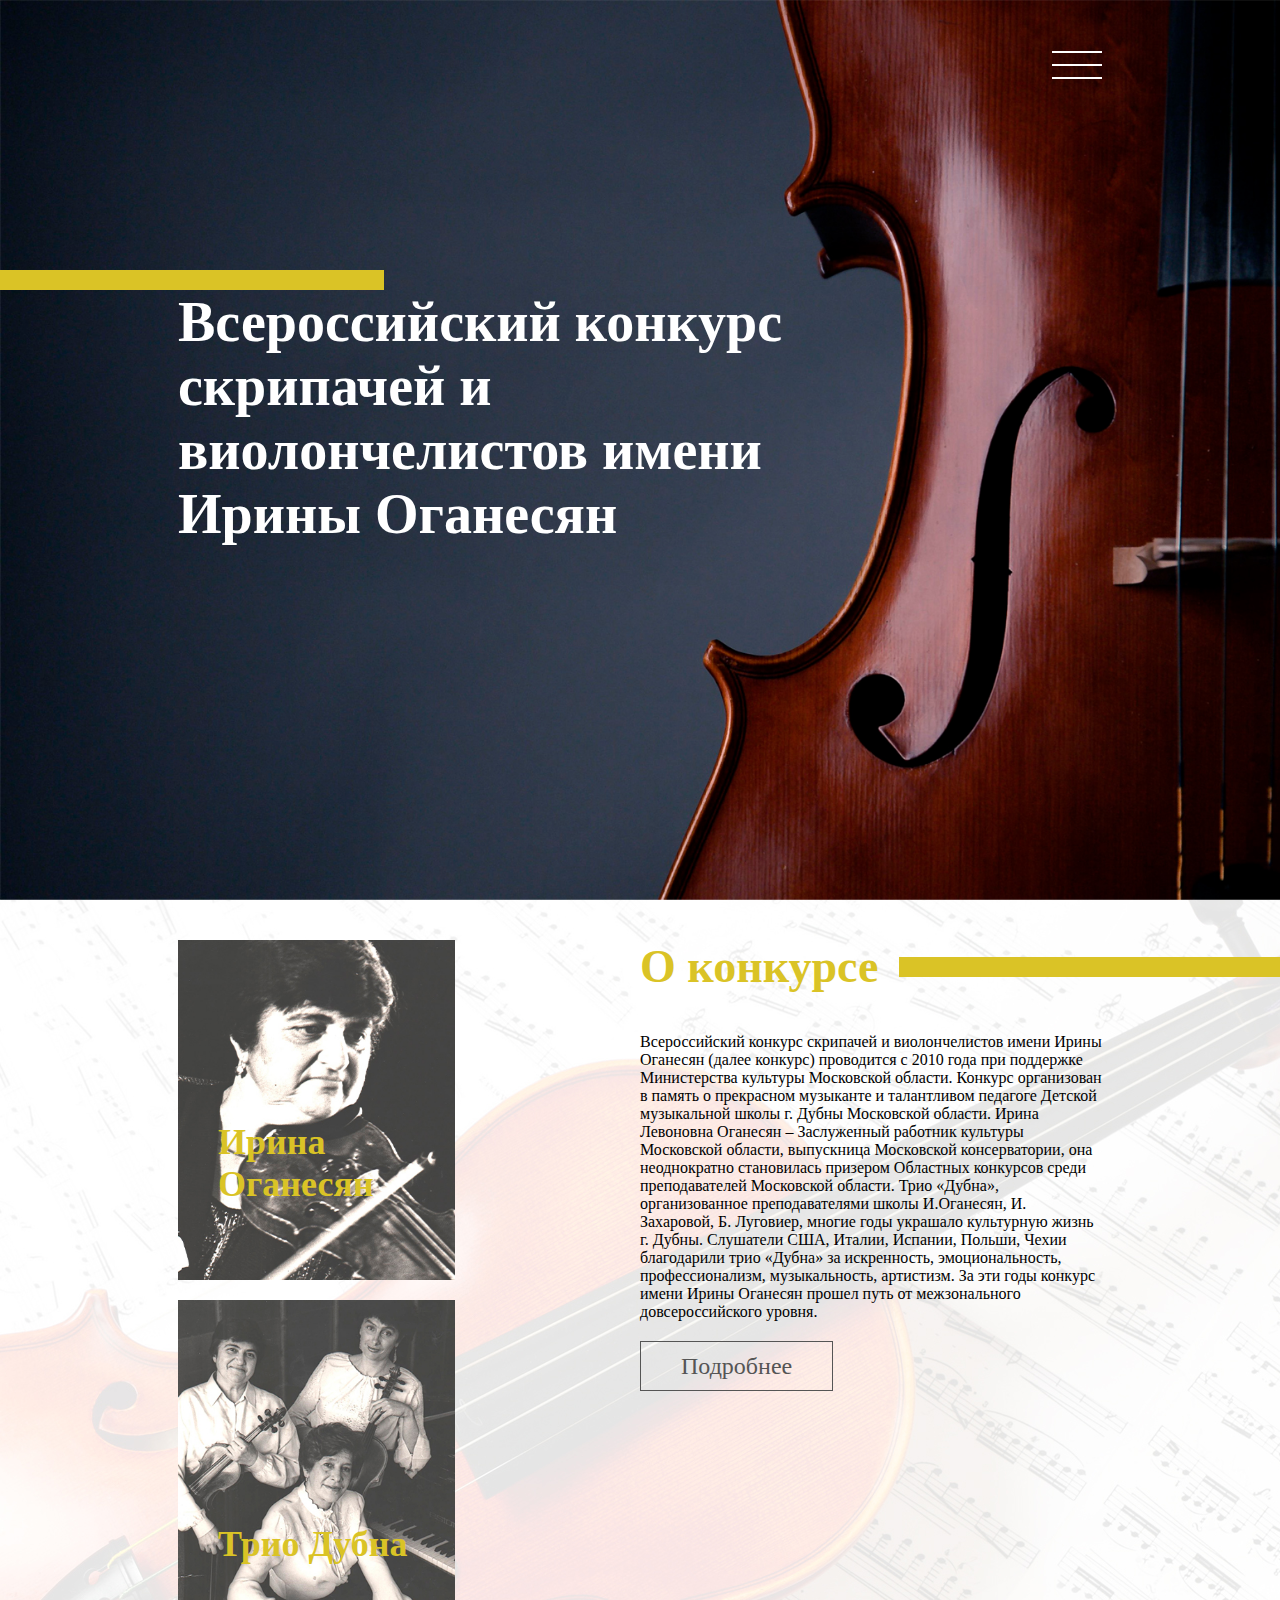
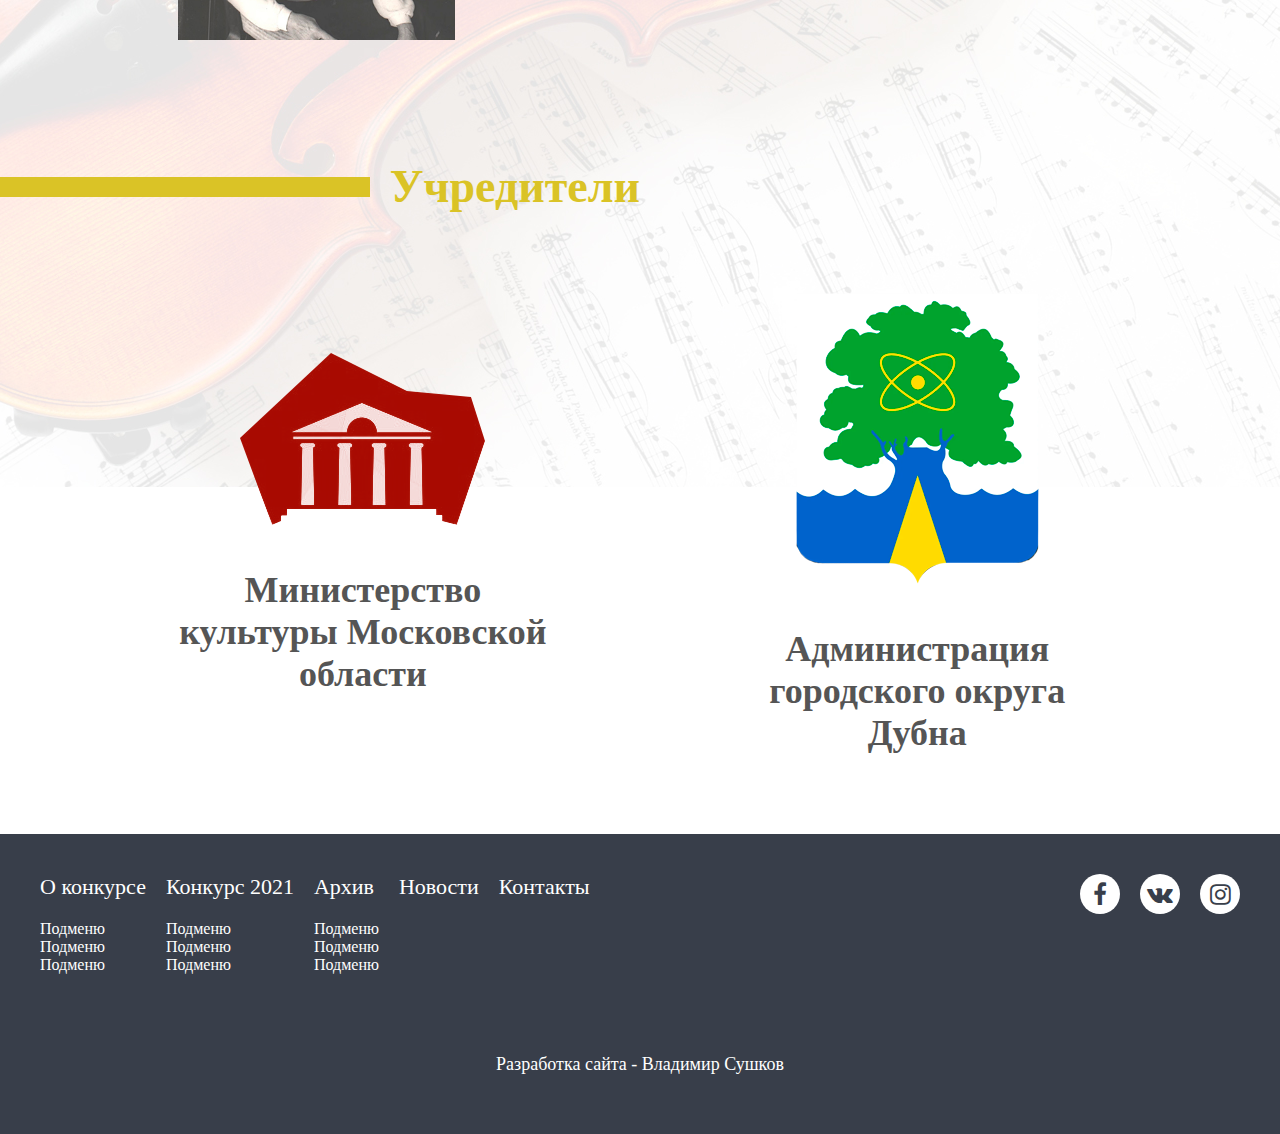
==== index.html @ 13f1bad4 "Add files via upload" ====
<!DOCTYPE html>
<html lang="en">
<head>
	<meta charset="UTF-8">
	<meta name="viewport" content="width=device-width, initial-scale=1.0">
	<link rel="stylesheet" href="https://stackpath.bootstrapcdn.com/font-awesome/4.7.0/css/font-awesome.min.css">
	<link rel="stylesheet" href="css/style.css">
	<title>конкурс оганесян</title>
</head>
<body>
	<div class="container-fluid main-screen">
		<div class="burger">
			<span></span>
			<span></span>
			<span></span>
		</div>
		<div class="menu main-screen-menu">
			<div class="bg-white"></div>
			<ul>
				<li>
					<a href="#">О конкурсе</a>
					<ul>
						<li><a href="#">Подменю</a></li>
						<li><a href="#">Подменю</a></li>
						<li><a href="#">Подменю</a></li>
					</ul>
				</li>
				<li>
					<a href="http://vsushkov.ru">Конкурс 2021</a>
					<ul>
						<li><a href="#">Подменю</a></li>
						<li><a href="#">Подменю</a></li>
						<li><a href="#">Подменю</a></li>
					</ul>
				</li>
				<li>
					<a href="#">Архив</a>
					<ul>
						<li><a href="#">Подменю</a></li>
						<li><a href="#">Подменю</a></li>
						<li><a href="#">Подменю</a></li>
					</ul>
				</li>
				<li>
					<a href="#">Новости</a>
				</li>
				<li>
					<a href="#">Контакты</a>
				</li>
			</ul>
		</div>
		<div class="main-screen-title">
			<hr>
			<h1>Всероссийский конкурс скрипачей и виолончелистов имени Ирины Оганесян</h1>
		</div>
	</div>
	<div class="container-fluid d-flex about-competition">
		<div class="about-photos">
			<a href="#" class="about-photo-item">
				<div class="image">
					<img src="img/oganesyan.jpg" alt="">
				</div>
				<div class="title">
					Ирина Оганесян
				</div>
			</a>
			<a href="#" class="about-photo-item">
				<div class="image">
					<img src="img/trio.jpg" alt="">
				</div>
				<div class="title">
					Трио Дубна
				</div>
			</a>
		</div>
		<div class="about-text">
			<div class="section-heading d-flex">
				<h2>О конкурсе</h2>
				<hr>
			</div>
			<div class="text">
				Всероссийский конкурс скрипачей и виолончелистов имени Ирины Оганесян (далее конкурс) проводится с 2010 года при поддержке Министерства культуры Московской области. Конкурс организован в память о прекрасном музыканте и талантливом педагоге Детской музыкальной школы г. Дубны Московской области. Ирина Левоновна Оганесян – Заслуженный работник культуры Московской области, выпускница Московской консерватории, она неоднократно становилась призером Областных конкурсов среди преподавателей Московской области. Трио «Дубна», организованное преподавателями школы И.Оганесян, И. Захаровой, Б. Луговиер, многие годы украшало культурную жизнь г. Дубны. Слушатели США, Италии, Испании, Польши, Чехии благодарили трио «Дубна» за искренность, эмоциональность, профессионализм, музыкальность, артистизм.
За эти годы конкурс имени Ирины Оганесян прошел путь от межзонального довсероссийского уровня.
			</div>
			<a href="#" class="button">Подробнее</a>
		</div>
	</div>
	<div class="container-fluid partners">
		<div class="section-title d-flex">
			<hr>
			<h2>Учредители</h2>
		</div>
		<div class="items d-flex">
			<div class="partners-item d-flex">
				<div class="image">
					<img src="img/minkult_mo.png" alt="">
				</div>
				<div class="title">
					Министерство
культуры
Московской области
				</div>
			</div>
			<div class="partners-item">
				<div class="image">
					<img src="img/dubna_admin.png" alt="">
				</div>
				<div class="title">
					Администрация
городского округа
Дубна
				</div>
			</div>
		</div>
	</div>
	<div class="container-fluid footer">
		<div class="d-flex">
			<div class="menu bottom-menu">
				<ul>
					<li>
						<a href="#">О конкурсе</a>
						<ul>
							<li><a href="#">Подменю</a></li>
							<li><a href="#">Подменю</a></li>
							<li><a href="#">Подменю</a></li>
						</ul>
					</li>
					<li>
						<a href="http://vsushkov.ru">Конкурс 2021</a>
						<ul>
							<li><a href="#">Подменю</a></li>
							<li><a href="#">Подменю</a></li>
							<li><a href="#">Подменю</a></li>
						</ul>
					</li>
					<li>
						<a href="#">Архив</a>
						<ul>
							<li><a href="#">Подменю</a></li>
							<li><a href="#">Подменю</a></li>
							<li><a href="#">Подменю</a></li>
						</ul>
					</li>
					<li>
						<a href="#">Новости</a>
					</li>
					<li>
						<a href="#">Контакты</a>
					</li>
				</ul>
			</div>
			<div class="social d-flex">
				<a href=""><i class="fa fa-facebook"></i></a>
				<a href=""><i class="fa fa-vk"></i></a>
				<a href=""><i class="fa fa-instagram"></i></a>
			</div>
		</div>
		<div class="author">
			Разработка сайта - <a href="http://vsushkov.ru">Владимир Сушков</a>
		</div>
		
	</div>
<script src="js/script.js"></script>	
</body>
</html>
---- css/style.css ----
*{
	margin: 0;
	padding: 0;
	box-sizing: border-box;
	text-decoration: none;
	outline: none;
	border: none;
}
:root {
  --color-yellow: #dac326;
  --padding-from-edges: 178px;
  --custom-transition: all .3s;
}

body{
	font-size: 16px;
	font-family: 'Montserrat';
	background: url('../img/body-bg.jpg') no-repeat;
	background-position: top 800px center
}
.container-fluid{
	width: 100%;
}
.d-flex{
	display: flex;
}
h2{
	color: var(--color-yellow);
	font-size: 46px;
}
.button{
	display: inline-flex;
	height: 50px;
	border: 1px solid #555555;
	color: #555555;
	align-items: center;
	justify-content: center;
	padding: 5px 40px;
	font-size: 24px;
	transition: var(--custom-transition)
}
.button:hover{
	padding: 5px 60px 5px 20px;
	background: var(--color-yellow);
	border: 1px solid var(--color-yellow);
	color: #fff;
}

.main-screen{
	height: 100vh;
	background: url("../img/main-screen_bg.jpg") no-repeat;
	background-size: cover;
	position: relative;
	overflow: hidden;
}
.main-screen .main-screen-title{
	padding-top: 30vh;
}
.main-screen .main-screen-title>hr{
	width: 30%;
	height: 20px;
	background: var(--color-yellow);
	border: none;
}
.main-screen .main-screen-title>h1{
	margin-left: var(--padding-from-edges);
	color: #fff;
	font-size: 56px;
	font-family: 'Montserrat';
	font-weight: 800;
	max-width: 50%
}
.burger{
	margin-right: var(--padding-from-edges);
	width: 50px;
	height: 50px;
	margin-top: 40px;
	float: right;
	position: relative;
	z-index: 10;
}
.burger>span{
	position: absolute;
	left: 0;
	height: 2px; width: 100%;
	background: #fff;
	transition: var(--custom-transition);
	overflow: hidden;
}
.burger>span:after{
	position: absolute;
	right: -50px;
	content: "";
	width: 50px;
	height: 2px;
	background: var(--color-yellow);
	transition: var(--custom-transition)
}
.burger:hover>span:after{
	right: 0;
}
.burger>span:nth-child(1){
	top: 11px;
}
.burger>span:nth-child(2){
	top: 24px;
}
.burger>span:nth-child(3){
	top: 37px;
}
.burger:hover>span{
	/*background: var(--color-yellow);*/
}
.burger.active>span:nth-child(1){
	top: 25px;
	transform: rotate(45deg);
}
.burger.active>span:nth-child(2){
	opacity: -0;
}
.burger.active>span:nth-child(3){
	top: 25px;
	transform: rotate(-45deg);
}
.main-screen-menu{
	/*display: none;*/
	background: url('../img/menu-bg.jpg');
	background-size: cover;
	position: absolute;
	top: 0; right: -100%;
	height: 100vh; width: 100%;
	text-align: right;
	padding-top: 20vh;
	overflow: hidden;
	transition: var(--custom-transition)
}
.main-screen-menu.active{
	right: 0;
}
.main-screen-menu>.bg-white{
	position: absolute;
	top: 0; left: 0;
	width: 100%; height: 100%;
	background: #fff;
	transition: var(--custom-transition);
	transition-delay: .3s
}
.main-screen-menu.active>.bg-white{
	width: 0;
	transition-delay: 0
}
.main-screen-menu ul{
	transition: var(--custom-transition);
}
.main-screen-menu>.back{
	width: 50px; height: 50px;
	margin-right: var(--padding-from-edges);
	font-size: 32px;
	color: #fff;
	transition: var(--custom-transition)
}
.main-screen-menu>.back:hover{
	width: 70px;
	padding-right: 20px;
	background: var(--color-yellow);
}
.main-screen-menu>ul>li{
	margin-top: 20px;
}
.main-screen-menu>ul>li>a{
	color: #fff;
	font-family: 'Montserrat';
	font-weight: 800;
	font-size: 48px;
	padding-right: var(--padding-from-edges);
	position: relative;
	overflow: hidden;
	transition: var(--custom-transition);
	
}
.main-screen-menu>ul>li>a:hover{
	margin-right: -80px;
	padding-left: 80px;
	z-index: 2;
}
.main-screen-menu>ul>li>a:after{
	content: "";
	position: absolute;
	top: 0; right: -100%;
	width: 0;
	height: 100%;
	background: var(--color-yellow);
	transition: var(--custom-transition);
	
}
.main-screen-menu>ul>li>a:hover:after{
	width: 100%;
	right: 0;
	z-index: -1;
}
.main-screen-menu li>ul{
	display: none;
}

.about-competition{
	padding: 40px 0;
}
.about-competition>.about-photos, .about-competition>.about-text{
	flex-basis: 50%;
}

.about-competition>.about-photos{
	padding-left: var(--padding-from-edges);
	overflow: hidden;
}
.about-photo-item{
	display: block;
	height: 340px;
	width: 60%;
	position: relative;
}
.about-photo-item:last-child{
	margin-top: 20px;
}
.about-photo-item>.image{
	width: 100%; height: 100%;
	position: absolute;
	top: 0; left: 0;
	background: grey;
	transition: var(--custom-transition);
	overflow: hidden;
}
.about-photo-item>.image>img{
	height: 100%;
}
.about-photo-item>.title{
	position: absolute;
	bottom: 75px;
	left: 40px;
	display: inline;
	/*width: 150%;*/
	transition: var(--custom-transition);
	font-size: 36px;
	font-weight: 800;
	color: var(--color-yellow);
}
.about-photo-item:hover>.image{
	left: 40px;
	opacity: 0.8;
}
.about-photo-item:hover>.title{
	left: 0;
}
.about-competition .section-heading{
	align-items: center;
}
.about-competition .section-heading>hr{
	height: 20px;
	background: var(--color-yellow);
	flex: 1;
	margin-left: 20px;
}
.about-competition>.about-text>.text{
	font-family: 'Roboto Slab';
	margin-top: 40px;
	padding-right: var(--padding-from-edges);
}
.about-competition>.about-text>.button{
	margin-top: 20px;
}

.partners{
	padding: 80px 0;
}
.partners>.section-title{
	width: 50%;
	justify-content: space-between;
	align-items: center;
}
.partners>.section-title>hr{
	height: 20px;
	flex: 1;
	margin-right: 20px;
	background: var(--color-yellow);
}
.partners>.items{
	justify-content: space-between;
	align-items: center;
	padding: 0 var(--padding-from-edges);
	margin-top: 80px;
}
.partners-item{
	flex-wrap: wrap;
	justify-content: center;
	flex-basis: 40%;
	cursor: pointer;
}
.partners-item>.image{
	text-align: center;
	transition: var(--custom-transition);
}
.partners-item>.title{
	margin-top: 40px;
	font-size: 36px;
	color: #555555;
	text-align: center;
	font-weight: 800;
	transition: var(--custom-transition);
}
.partners-item:hover>.image{
	filter: grayscale(.8);
}
.partners-item:hover>.title{
	opacity: 0.8;
}

.footer{
	background: #383e4a;
	height: 300px;
	padding: 40px;
}
.footer>.d-flex{
	justify-content: space-between;
}
.bottom-menu li{
	list-style: none
}
.bottom-menu li>a{
	color: #fff;
	font-size: 22px;
	font-family: 'Roboto Slab';
	transition: var(--custom-transition)
}
.bottom-menu li>a:hover{
	color: var(--color-yellow);
	text-shadow: 0 0 1px var(--color-yellow)
}
.bottom-menu>ul>li>ul a{
	font-size: 16px;
}
.bottom-menu>ul{
	display: flex;
}
.bottom-menu>ul>li{
	margin-right: 20px;
}
.bottom-menu>ul>li>ul{
	margin-top: 20px;
}
.social{
	justify-content: flex-end;
}
.social>a{
	height: 40px; width: 40px;
	border-radius: 50%;
	background: #fff;
	display: flex;
	align-items: center;
	justify-content: center;
	margin-left: 20px;
	color: #383e4a;
	font-size: 24px;
	font-weight: 800;
	transition: var(--custom-transition)
}
.social>a:hover{
	background: var(--color-yellow);
	box-shadow: 0 0 5px var(--color-yellow);
}
.author{
	text-align: center;
	color: #fff;
	margin-top: 80px;
	font-family: 'Roboto Slab';
	font-size: 18px;
}
.author>a{
	color: #fff;
	transition: var(--custom-transition);
	/*font-family: 'Roboto Slab';*/
	/*font-size: 18px;*/
}
.author>a:hover{
	text-decoration: underline;
	color: var(--color-yellow);
}
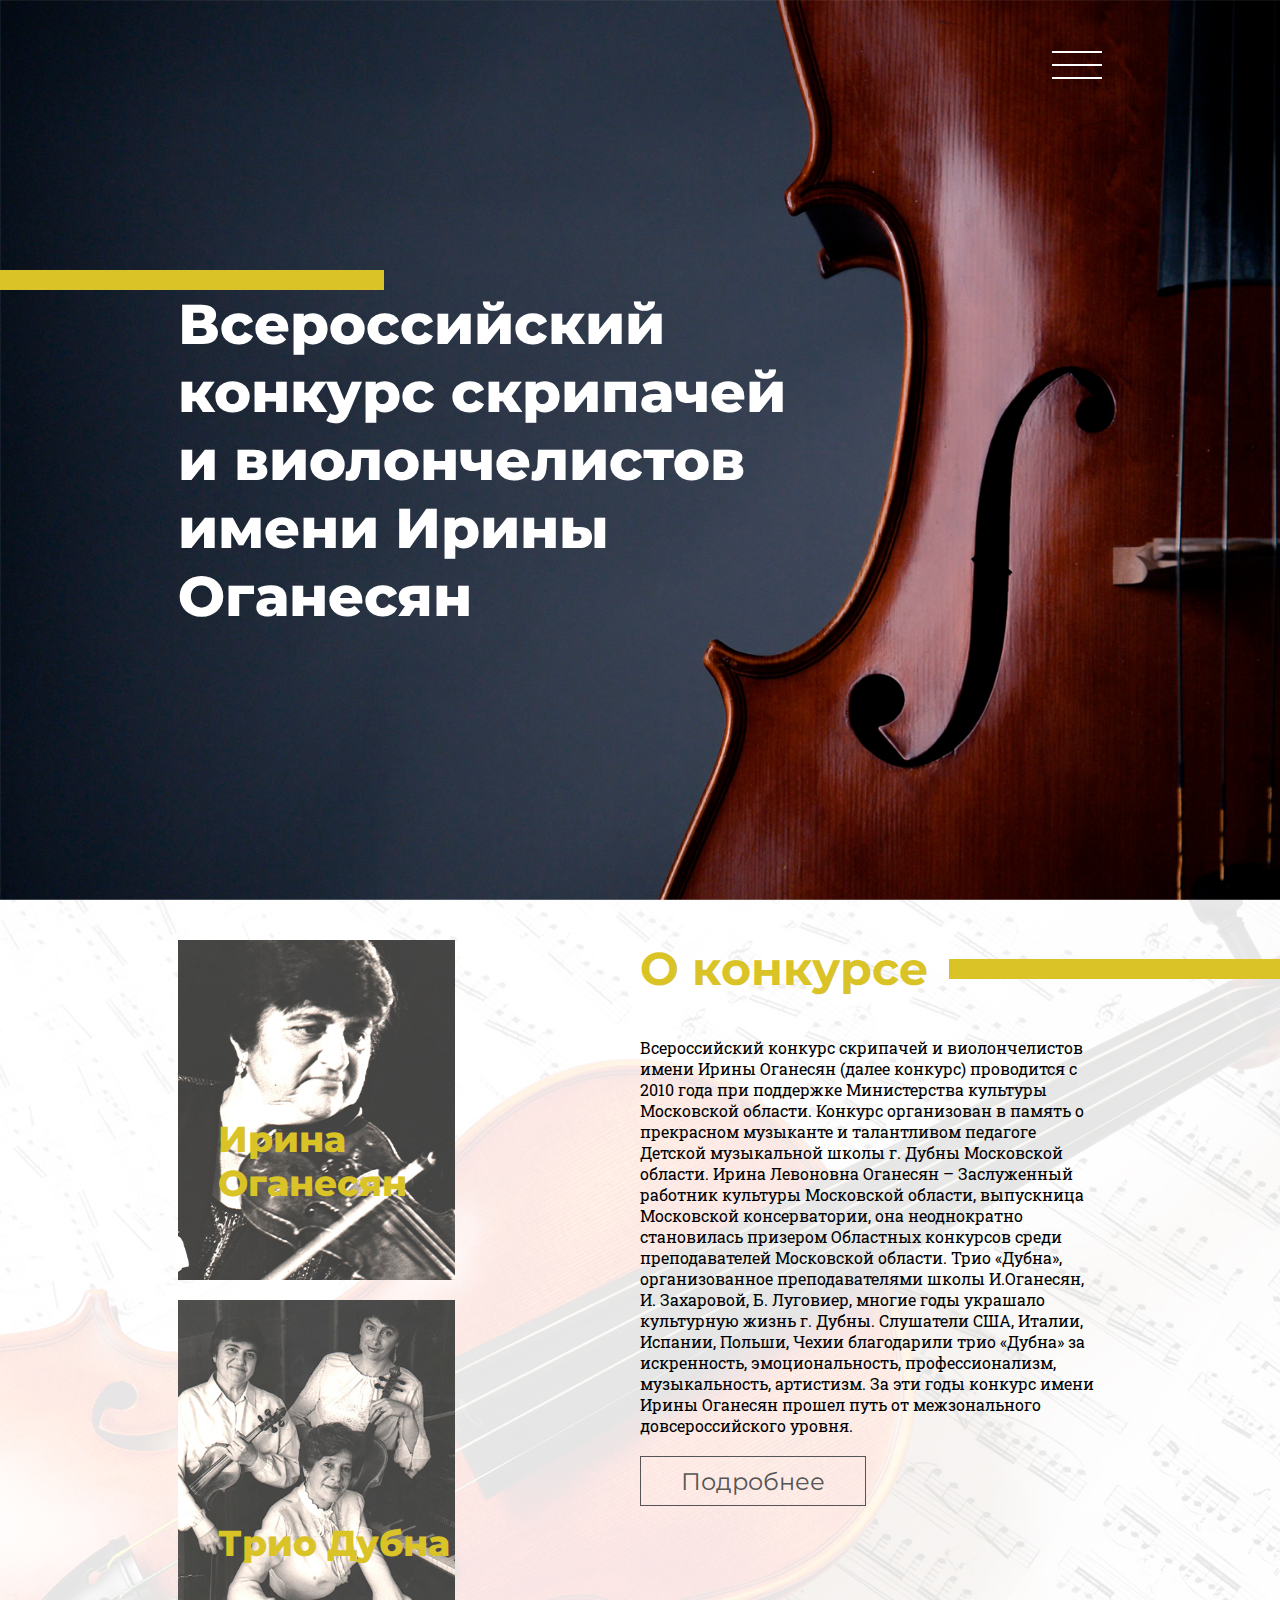
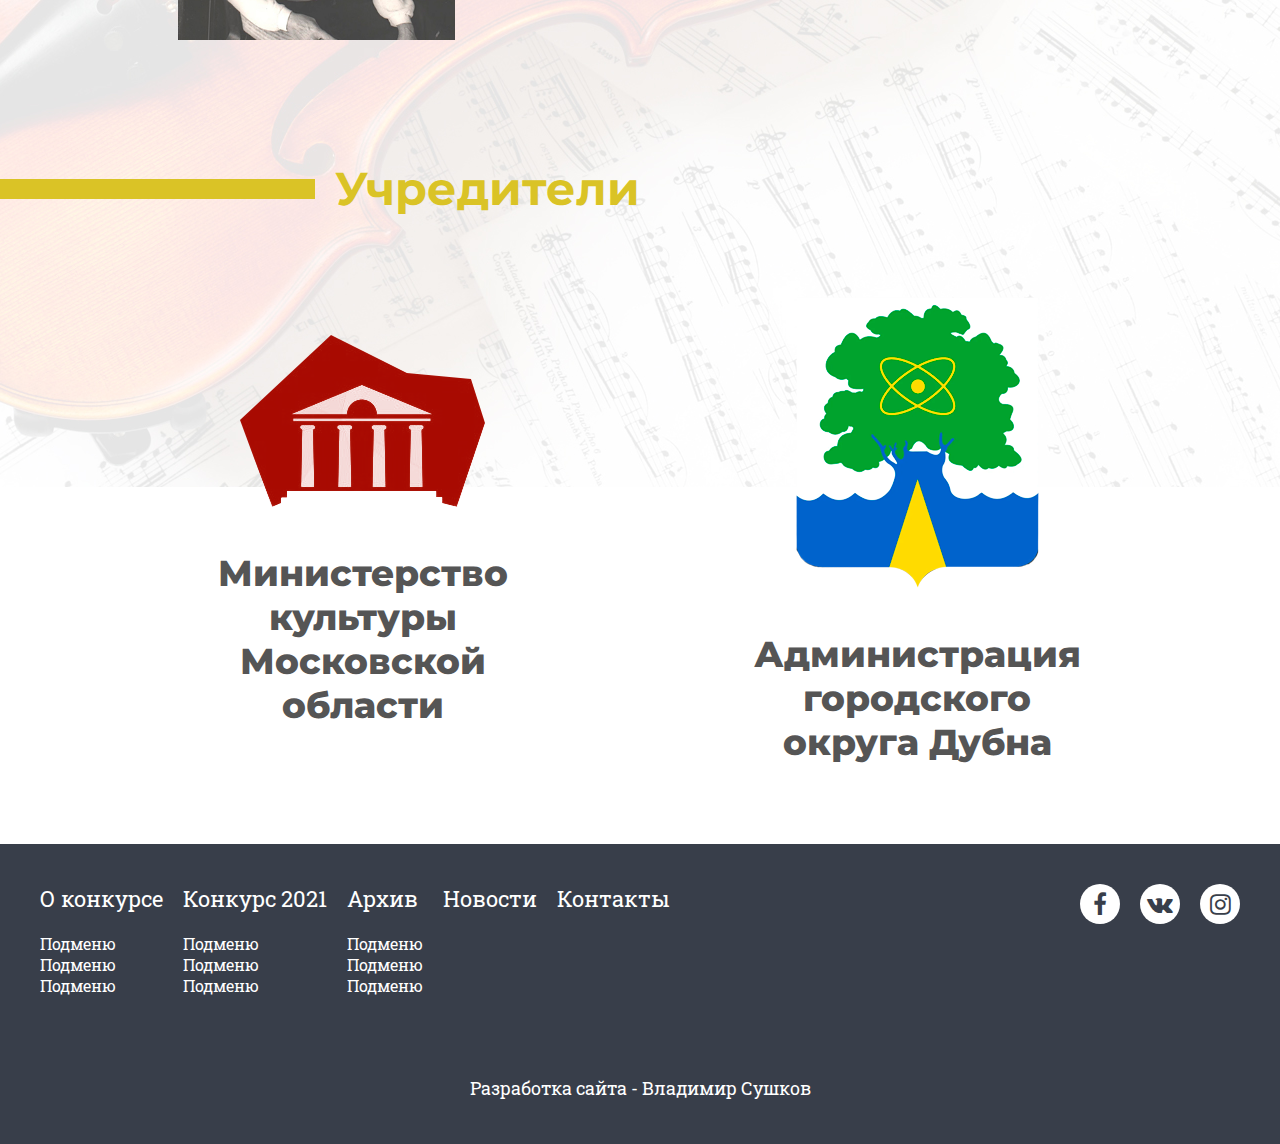
==== commit 228d3b9b: "Add files via upload" ====
--- a/index.html
+++ b/index.html
@@ -3,6 +3,9 @@
 <head>
 	<meta charset="UTF-8">
 	<meta name="viewport" content="width=device-width, initial-scale=1.0">
+	<link rel="preconnect" href="https://fonts.gstatic.com">
+	<link rel="preconnect" href="https://fonts.gstatic.com">
+	<link href="https://fonts.googleapis.com/css2?family=Montserrat:wght@600;800&family=Roboto+Slab&display=swap" rel="stylesheet">
 	<link rel="stylesheet" href="https://stackpath.bootstrapcdn.com/font-awesome/4.7.0/css/font-awesome.min.css">
 	<link rel="stylesheet" href="css/style.css">
 	<title>конкурс оганесян</title>
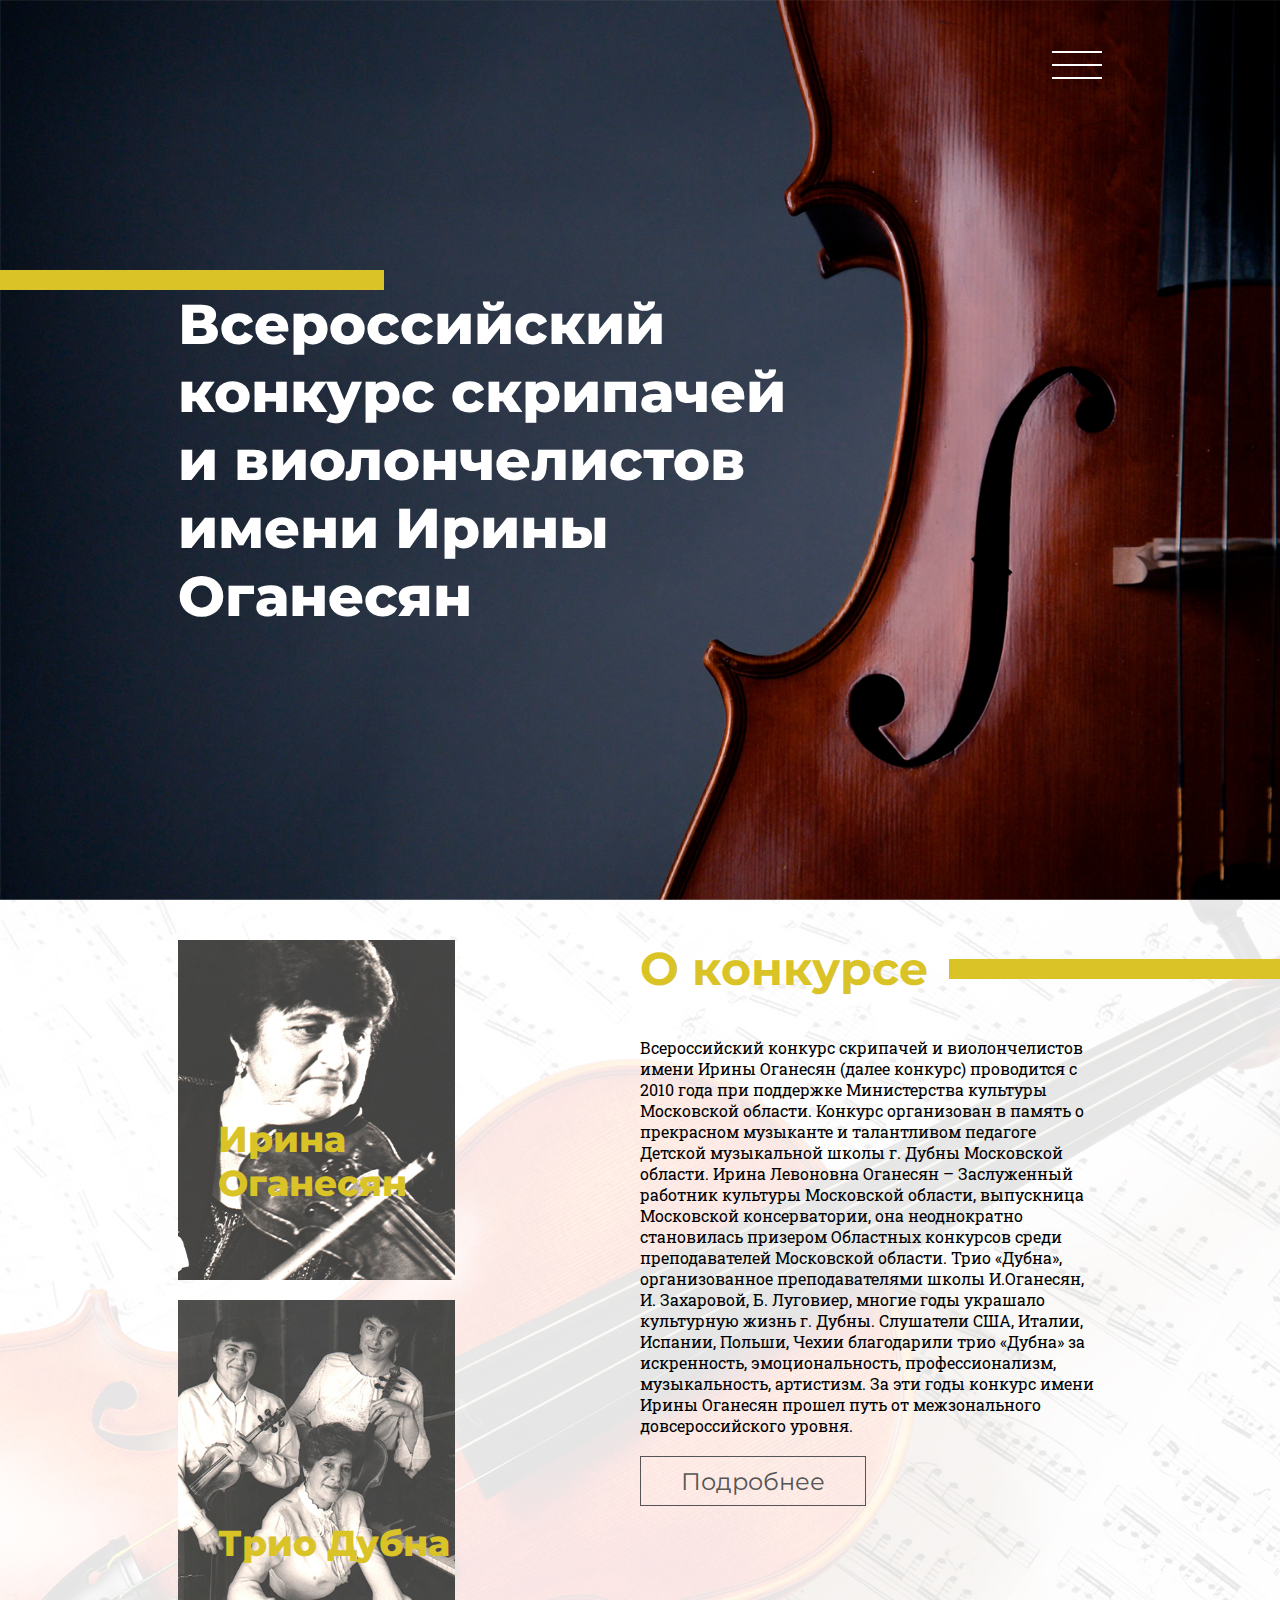
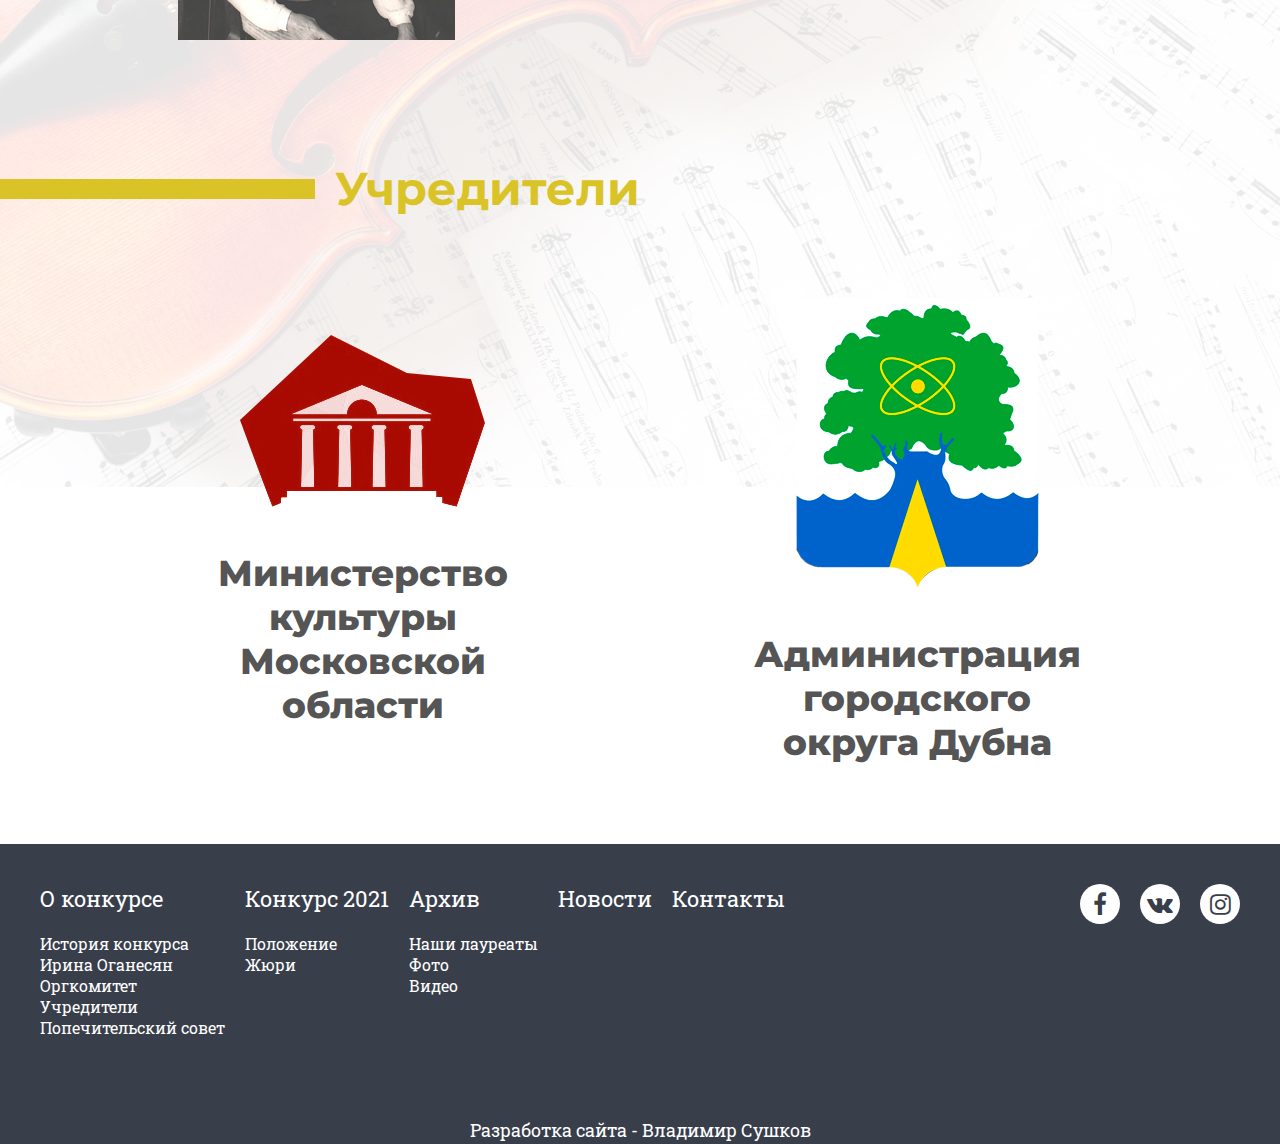
==== commit 604c741f: "Add files via upload" ====
--- a/index.html
+++ b/index.html
@@ -23,25 +23,26 @@
 				<li>
 					<a href="#">О конкурсе</a>
 					<ul>
-						<li><a href="#">Подменю</a></li>
-						<li><a href="#">Подменю</a></li>
-						<li><a href="#">Подменю</a></li>
+						<li><a href="#">История конкурса</a></li>
+						<li><a href="#">Ирина Оганесян</a></li>
+						<li><a href="#">Оргкомитет</a></li>
+						<li><a href="#">Учредители</a></li>
+						<li><a href="#">Попечительский совет</a></li>
 					</ul>
 				</li>
 				<li>
-					<a href="http://vsushkov.ru">Конкурс 2021</a>
+					<a href="#">Конкурс 2021</a>
 					<ul>
-						<li><a href="#">Подменю</a></li>
-						<li><a href="#">Подменю</a></li>
-						<li><a href="#">Подменю</a></li>
+						<li><a href="#">Положение</a></li>
+						<li><a href="#">Жюри</a></li>
 					</ul>
 				</li>
 				<li>
 					<a href="#">Архив</a>
 					<ul>
-						<li><a href="#">Подменю</a></li>
-						<li><a href="#">Подменю</a></li>
-						<li><a href="#">Подменю</a></li>
+						<li><a href="#">Наши лауреаты</a></li>
+						<li><a href="#">Фото</a></li>
+						<li><a href="#">Видео</a></li>
 					</ul>
 				</li>
 				<li>
@@ -123,25 +124,26 @@
 					<li>
 						<a href="#">О конкурсе</a>
 						<ul>
-							<li><a href="#">Подменю</a></li>
-							<li><a href="#">Подменю</a></li>
-							<li><a href="#">Подменю</a></li>
+							<li><a href="#">История конкурса</a></li>
+							<li><a href="#">Ирина Оганесян</a></li>
+							<li><a href="#">Оргкомитет</a></li>
+							<li><a href="#">Учредители</a></li>
+							<li><a href="#">Попечительский совет</a></li>
 						</ul>
 					</li>
 					<li>
-						<a href="http://vsushkov.ru">Конкурс 2021</a>
+						<a href="#">Конкурс 2021</a>
 						<ul>
-							<li><a href="#">Подменю</a></li>
-							<li><a href="#">Подменю</a></li>
-							<li><a href="#">Подменю</a></li>
+							<li><a href="#">Положение</a></li>
+							<li><a href="#">Жюри</a></li>
 						</ul>
 					</li>
 					<li>
 						<a href="#">Архив</a>
 						<ul>
-							<li><a href="#">Подменю</a></li>
-							<li><a href="#">Подменю</a></li>
-							<li><a href="#">Подменю</a></li>
+							<li><a href="#">Наши лауреаты</a></li>
+							<li><a href="#">Фото</a></li>
+							<li><a href="#">Видео</a></li>
 						</ul>
 					</li>
 					<li>
--- a/css/style.css
+++ b/css/style.css
@@ -357,12 +357,14 @@
 	display: flex;
 	align-items: center;
 	justify-content: center;
-	margin-left: 20px;
 	color: #383e4a;
 	font-size: 24px;
 	font-weight: 800;
 	transition: var(--custom-transition)
 }
+.social>a:not(:first-child){
+	margin-left: 20px;
+}
 .social>a:hover{
 	background: var(--color-yellow);
 	box-shadow: 0 0 5px var(--color-yellow);
@@ -383,4 +385,86 @@
 .author>a:hover{
 	text-decoration: underline;
 	color: var(--color-yellow);
+}
+
+@media screen and (max-width : 992px){
+	body{
+		background: #fff;
+	}
+	.main-screen .main-screen-title>h1{
+		font-size: 36px;
+	}
+	:root {
+	  --padding-from-edges: 20px;
+	}
+	.main-screen-menu{
+		background: #899b9b;
+	}
+	.main-screen-menu>ul>li>a{
+		font-size: 32px;
+	}
+	.main-screen{
+		background: url('../img/main-screen_bg_mob.jpg');
+		background-size: cover;
+	}
+	.about-competition{
+		flex-wrap: wrap;
+	}
+	.about-competition>.about-photos, .about-competition>.about-text{
+		flex-basis: 100%
+	}
+	.about-competition>.about-photos{
+		order: 2
+	}
+	.about-competition>.about-text{
+		order: 1;
+		padding-left: var(--padding-from-edges);
+	}
+	.about-competition>.about-photos{
+		padding-left: 0;
+		margin-top: 40px;
+	}
+	.about-photo-item{
+		width: 100%;
+		height: 540px;
+	}
+	.about-photo-item>.image{
+		display: flex;
+		align-self: center;
+		justify-content: center;
+	}
+	.partners>.section-title{
+		width: 100%;
+	}
+	.partners>.items{
+		flex-wrap: wrap;
+	}
+	.partners-item{
+		flex-basis: 100%
+	}
+	.footer{
+		height: auto;
+	}
+	.footer>.d-flex{
+		flex-wrap: wrap;
+		justify-content: center;
+	}
+	.bottom-menu>ul{
+		display: block;
+		text-align: center;
+	}
+	.bottom-menu>ul>li{
+		margin-right: 0;
+	}
+	.bottom-menu>ul>li>ul{
+		margin-top: 0;
+		margin-bottom: 20px;
+	}
+	.social{
+		margin-top: 40px;
+		justify-content: center;
+	}
+	.author{
+		margin-top: 40px;
+	}
 }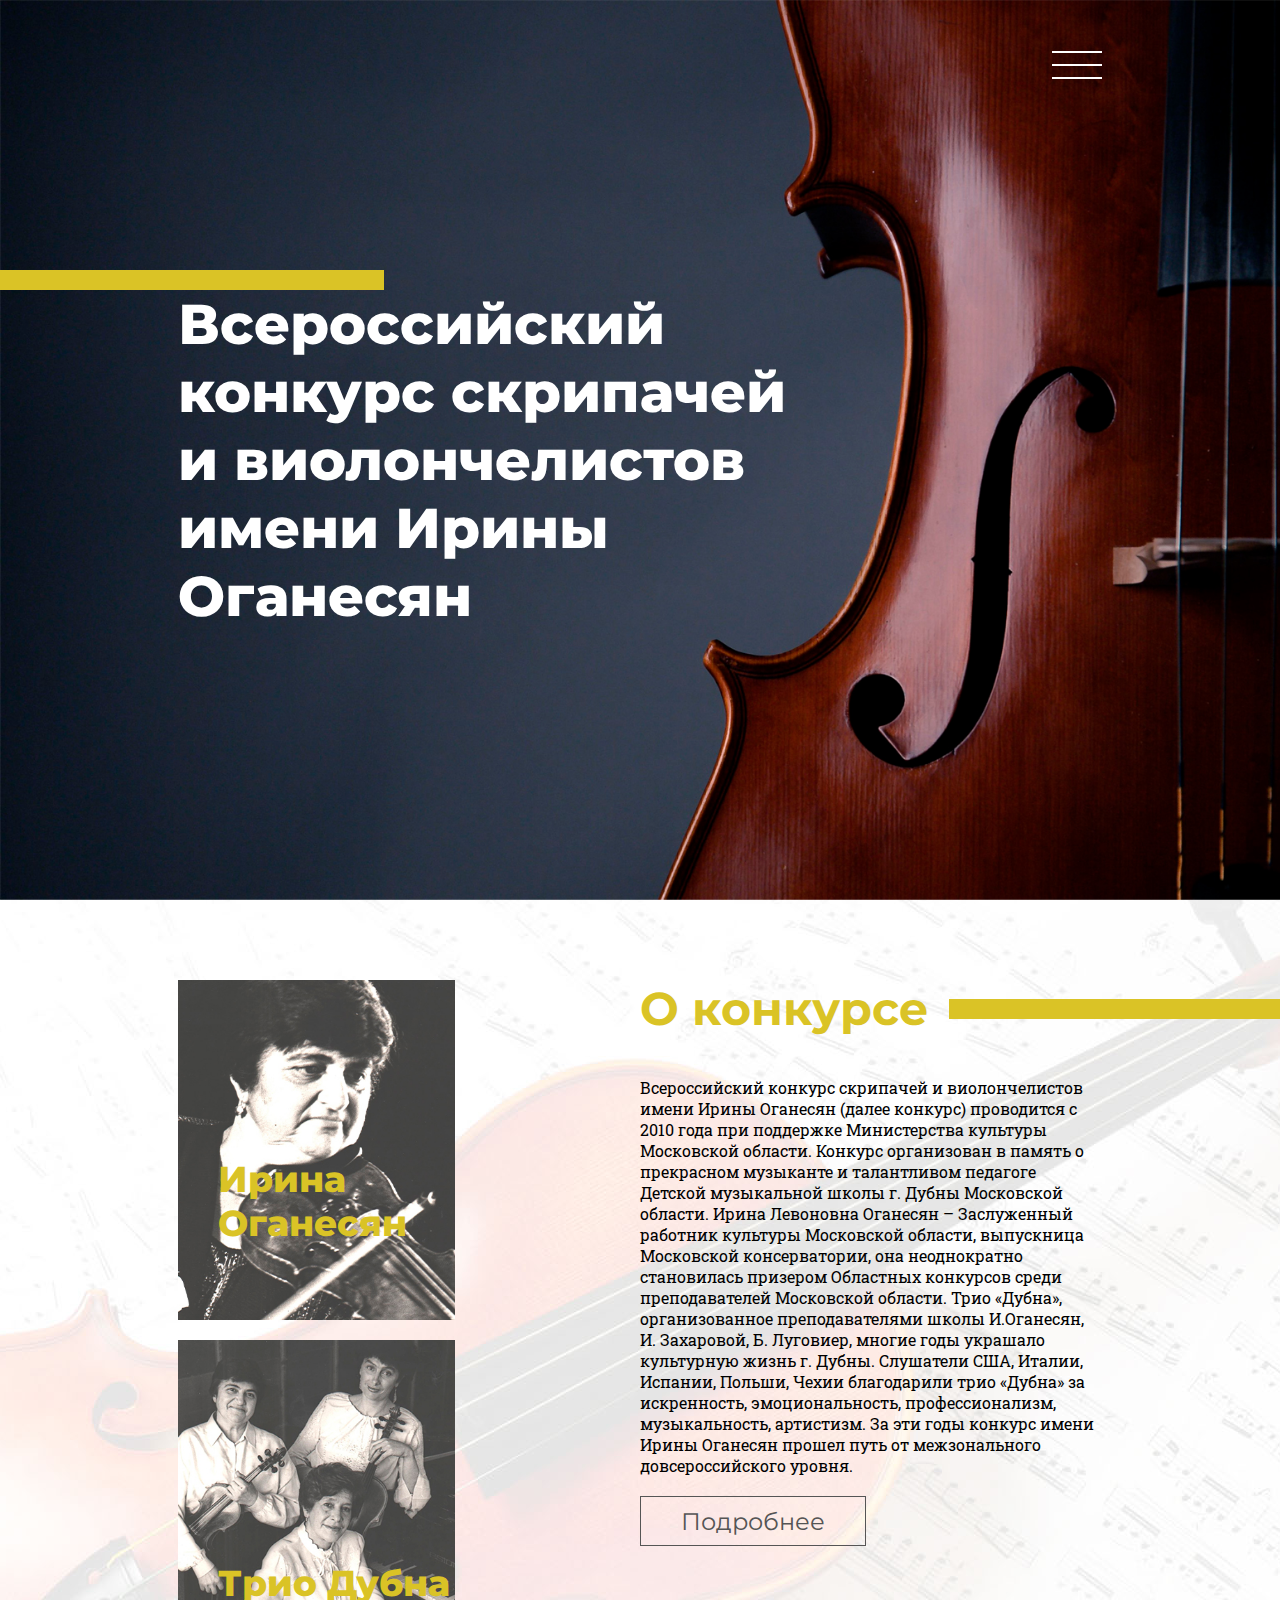
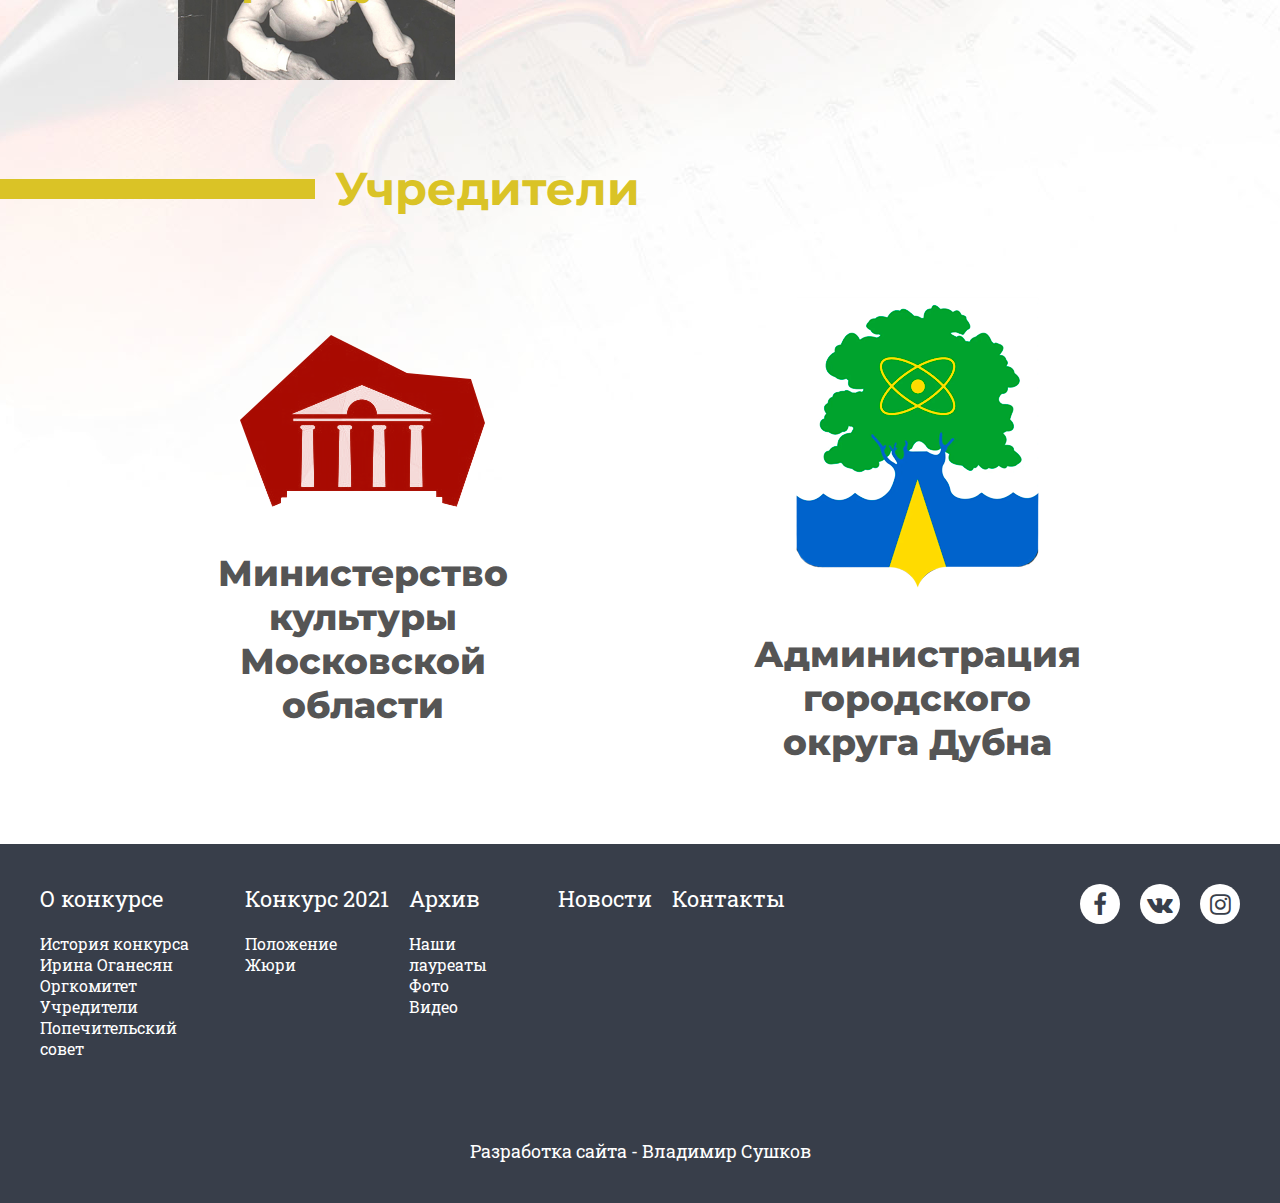
==== commit cb0b5e1e: "Add files via upload" ====
--- a/index.html
+++ b/index.html
@@ -55,7 +55,7 @@
 		</div>
 		<div class="main-screen-title">
 			<hr>
-			<h1>Всероссийский конкурс скрипачей и виолончелистов имени Ирины Оганесян</h1>
+			<h1>Всероссийский конкурс скрипачей <br>и виолончелистов имени Ирины Оганесян</h1>
 		</div>
 	</div>
 	<div class="container-fluid d-flex about-competition">
--- a/css/style.css
+++ b/css/style.css
@@ -130,7 +130,7 @@
 	top: 0; right: -100%;
 	height: 100vh; width: 100%;
 	text-align: right;
-	padding-top: 20vh;
+	padding-top: 120px;
 	overflow: hidden;
 	transition: var(--custom-transition)
 }
@@ -150,20 +150,9 @@
 	transition-delay: 0
 }
 .main-screen-menu ul{
-	transition: var(--custom-transition);
-}
-.main-screen-menu>.back{
-	width: 50px; height: 50px;
-	margin-right: var(--padding-from-edges);
-	font-size: 32px;
-	color: #fff;
-	transition: var(--custom-transition)
-}
-.main-screen-menu>.back:hover{
-	width: 70px;
-	padding-right: 20px;
-	background: var(--color-yellow);
-}
+	transition: all .6s;
+}
+
 .main-screen-menu>ul>li{
 	margin-top: 20px;
 }
@@ -201,9 +190,37 @@
 .main-screen-menu li>ul{
 	display: none;
 }
+ul.current{
+	position: absolute;
+	top: 120px; right: 0;
+	transform: translateX(100%);
+	transition: var(--custom-transition);
+}
+ul.current>li{
+	list-style: none
+}
+.main-screen-menu .back{
+	display: inline;
+	margin-right: var(--padding-from-edges);
+	font-size: 32px;
+	color: #fff;
+	transition: var(--custom-transition);
+	cursor: pointer;
+}
+.main-screen-menu .back>span{
+	margin-right: 20px;
+	transition: margin-right .3s
+}
+.main-screen-menu .back:hover{
+	padding-right: 20px;
+	/*color: var(--color-yellow);*/
+}
+.main-screen-menu .back:hover>span{
+	margin-right: 40px;
+}
 
 .about-competition{
-	padding: 40px 0;
+	padding: 80px 0 0;
 }
 .about-competition>.about-photos, .about-competition>.about-text{
 	flex-basis: 50%;
@@ -316,7 +333,7 @@
 
 .footer{
 	background: #383e4a;
-	height: 300px;
+	height: auto;
 	padding: 40px;
 }
 .footer>.d-flex{
@@ -340,12 +357,14 @@
 }
 .bottom-menu>ul{
 	display: flex;
+	
 }
 .bottom-menu>ul>li{
 	margin-right: 20px;
 }
 .bottom-menu>ul>li>ul{
 	margin-top: 20px;
+	max-width: 90%
 }
 .social{
 	justify-content: flex-end;
@@ -387,6 +406,61 @@
 	color: var(--color-yellow);
 }
 
+@media screen and (min-width : 1300px){
+	body{
+		font-size: 28px;
+	}
+	h2{
+		font-size: 72px;
+	}
+	.button{
+		height: auto;
+		padding: 15px 40px;
+		font-size: 48px;
+	}
+	.main-screen .main-screen-title>h1{
+		font-size: 72px;
+		margin-top: 40px;
+	}
+	.main-screen-menu{
+		padding-top: 240px;
+	}
+	.main-screen-menu>ul>li{
+		margin-top: 40px;
+	}
+	.main-screen-menu>ul>li>a{
+		font-size: 68px;
+	}
+	ul.current{
+		top: 240px;
+	}
+	.main-screen-menu .back{
+		font-size: 56px;
+	}
+	.about-photo-item{
+		height: 640px;
+	}
+	.about-photo-item>.title{
+		font-size: 56px;
+		width: 150%;
+	}
+	.partners-item>.title{
+		font-size: 48px;
+	}
+	.bottom-menu li>a{
+		font-size: 36px;
+	}
+	.bottom-menu>ul>li>ul a{
+		font-size: 24px;
+	}
+	.social>a{
+		height: 80px; width: 80px;
+		font-size: 36px;
+	}
+	.author{
+		font-size: 32px;
+	}
+}
 @media screen and (max-width : 992px){
 	body{
 		background: #fff;
